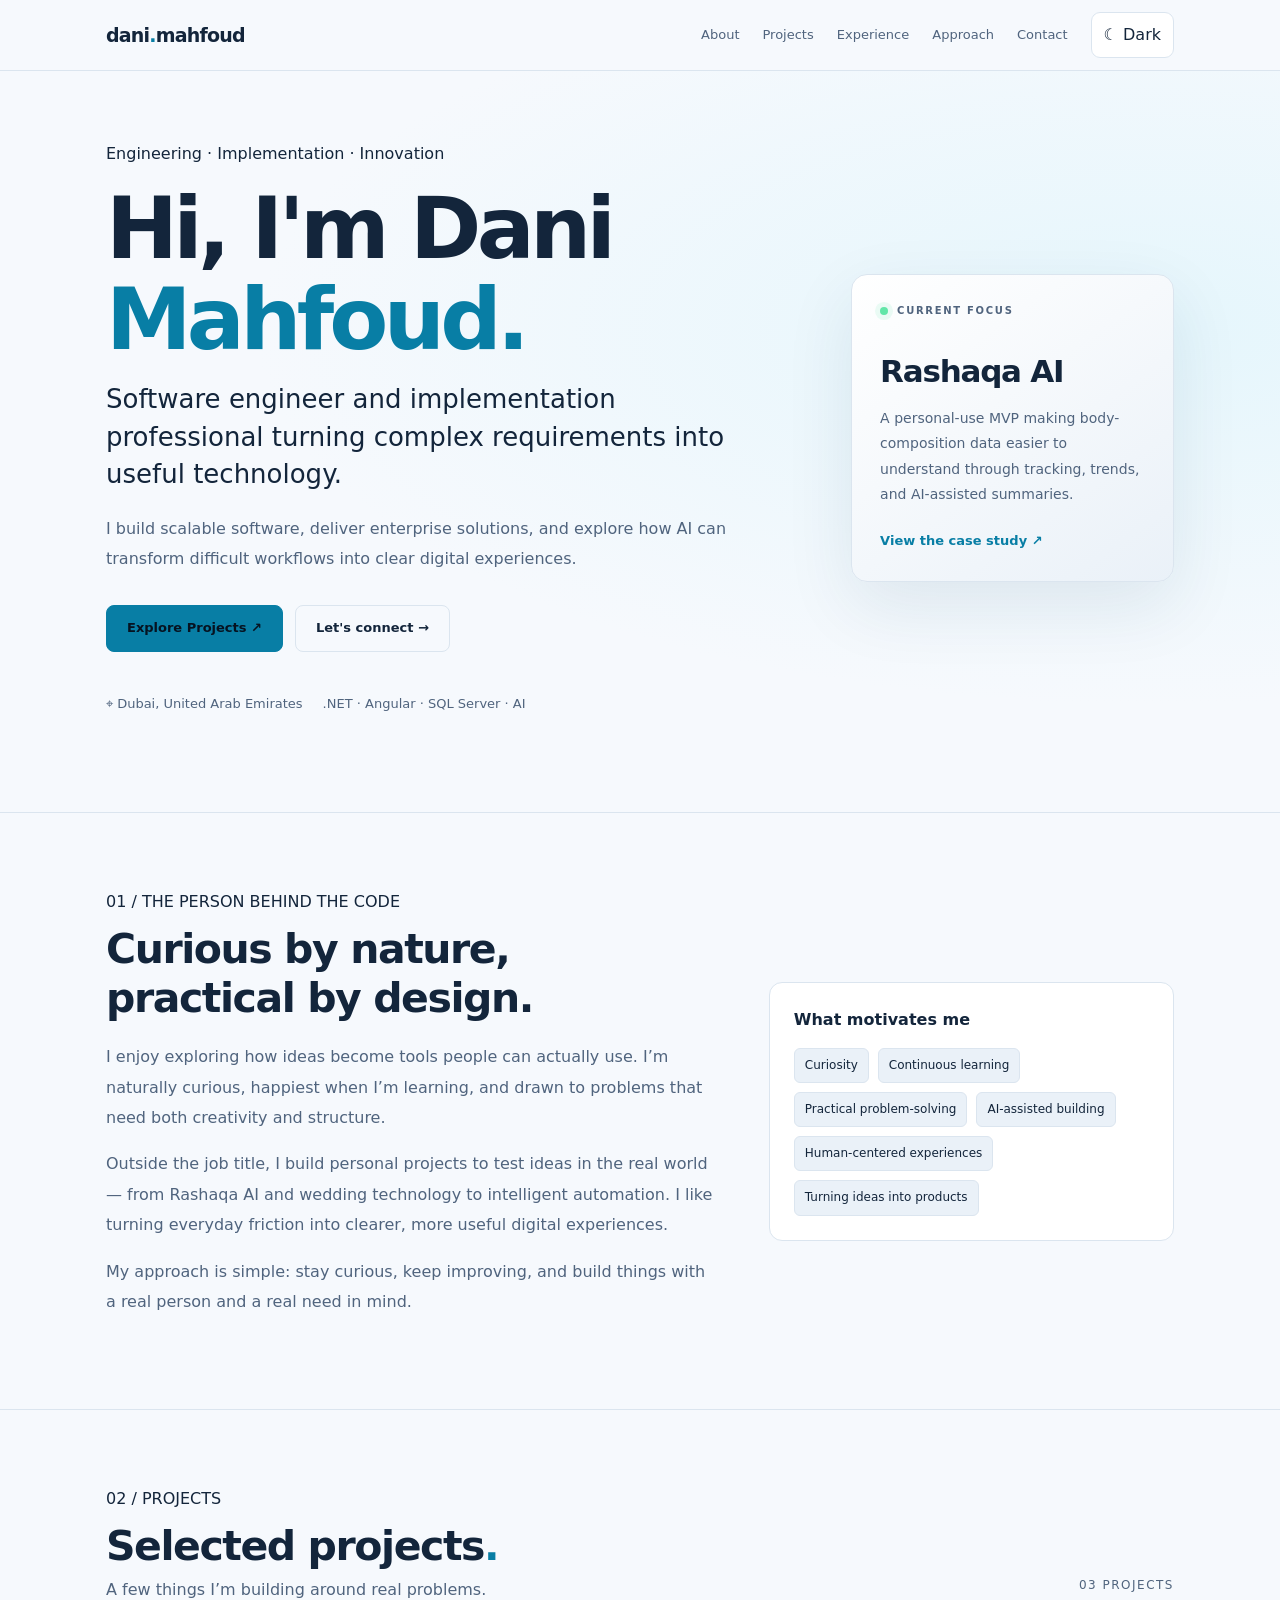
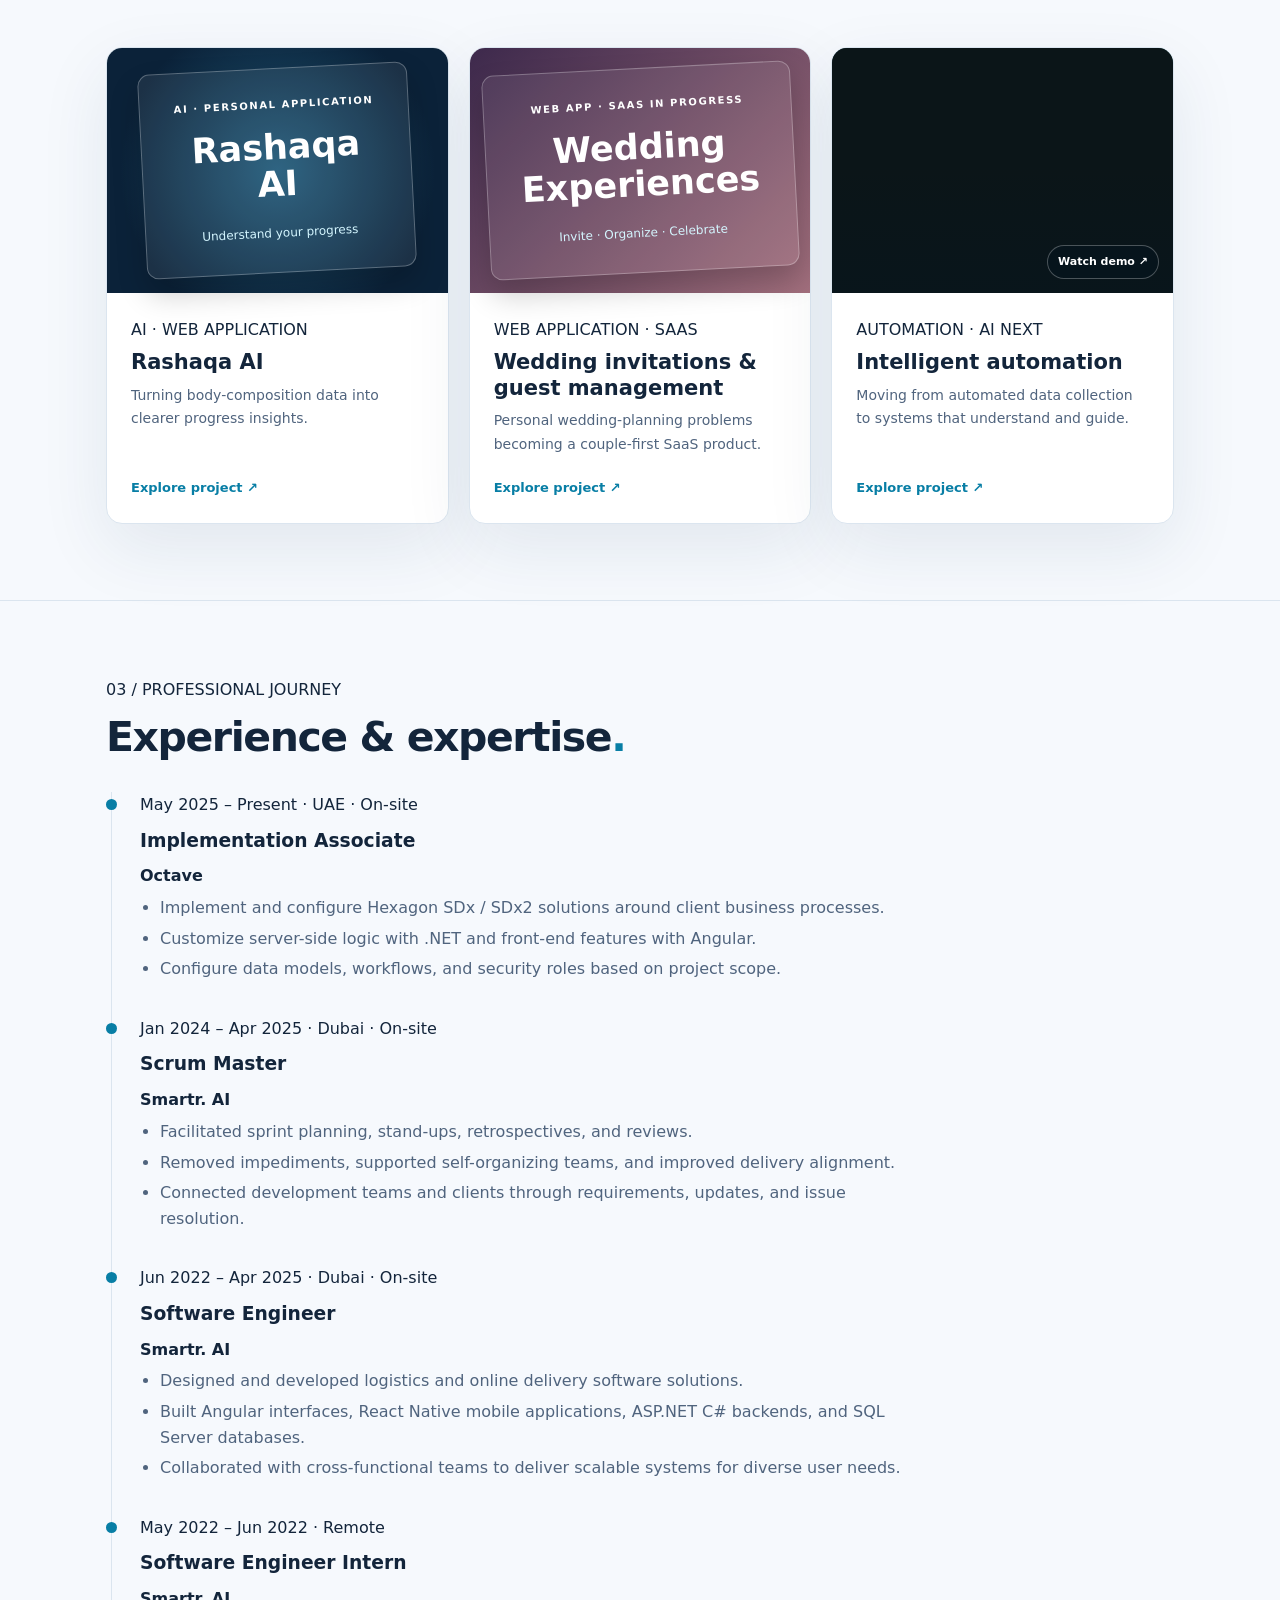
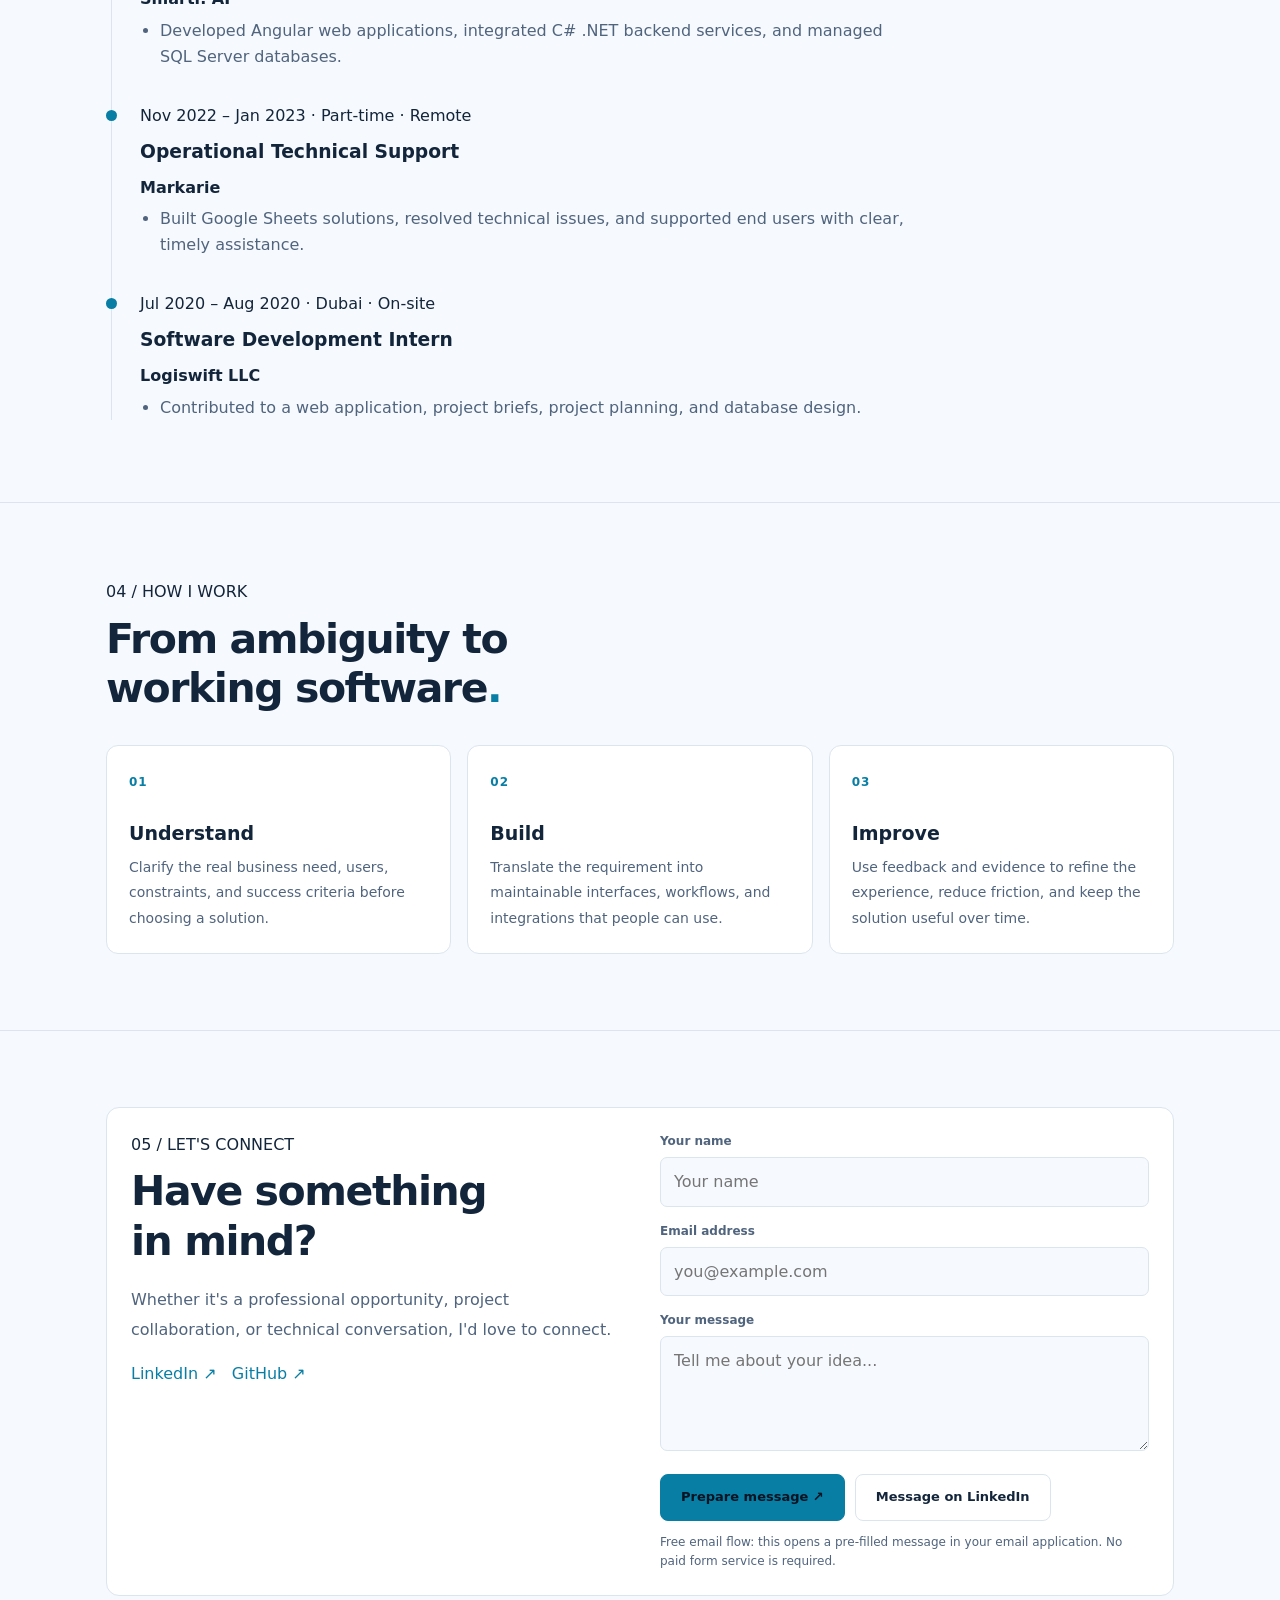
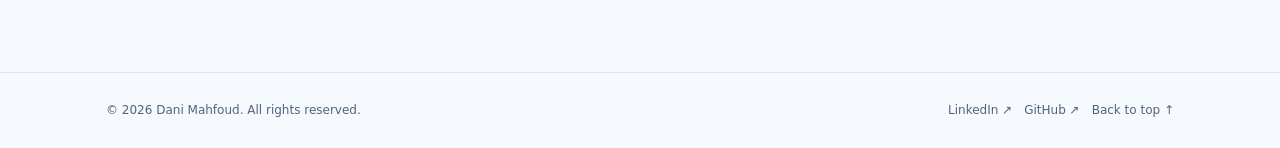
==== index.html @ 6ba68b00 "first commit" ====
<!doctype html>
<html lang="en">

<head>
    <meta charset="utf-8">
    <meta name="viewport" content="width=device-width, initial-scale=1">
    <meta name="color-scheme" content="dark light">
    <meta name="theme-color" content="#080e1a">
    <title>Dani Mahfoud | Software Engineer, Implementation &amp; AI</title>
    <meta name="description"
        content="Dani Mahfoud is a software engineer and implementation professional building practical enterprise and AI-enabled digital experiences.">
    <meta name="robots" content="index,follow">
    <meta property="og:type" content="website">
    <meta property="og:title" content="Dani Mahfoud | Software Engineer, Implementation &amp; AI">
    <meta property="og:description"
        content="Software engineering, enterprise implementation, and AI-enabled digital experiences by Dani Mahfoud.">
    <meta property="og:image" content="https://example.com/assets/images/social-preview.svg">
    <meta name="twitter:card" content="summary_large_image">
    <link rel="icon" href="./favicon.svg" type="image/svg+xml">
    <link rel="stylesheet" href="./assets/css/style.css">
    <!-- Replace example.com with the production domain before launch. -->
    <script
        type="application/ld+json">{"@context":"https://schema.org","@type":"Person","name":"Dani Mahfoud","jobTitle":["Software Engineer","Implementation Associate","Scrum Master"],"url":"https://example.com/","sameAs":["https://www.linkedin.com/in/danimahfoud/","https://github.com/danimahfoud"],"address":{"@type":"PostalAddress","addressLocality":"Dubai","addressCountry":"AE"}}</script>
</head>

<body>
    <a class="skip" href="#main">Skip to content</a>
    <header class="site-header">
        <div class="container nav">
            <a class="logo" href="./index.html" aria-label="Dani Mahfoud home">dani<span>.</span>mahfoud</a>
            <button class="nav-toggle" data-menu-toggle aria-label="Open navigation" aria-expanded="false"
                aria-controls="site-links">☰ Menu</button>
            <nav class="nav-links" id="site-links" data-nav-links aria-label="Main navigation">
                <a href="#about">About</a>
                <a href="#projects">Projects</a>
                <a href="#experience">Experience</a>
                <a href="#approach">Approach</a>
                <a href="#contact">Contact</a>
                <button type="button" class="icon-button" data-theme-toggle>☼ Light</button>
            </nav>
        </div>
    </header>

    <main id="main">
        <section class="hero">
            <div class="container hero-grid">
                <div>
                    <div class="eyebrow">Engineering · Implementation · Innovation</div>
                    <h1>Hi, I'm Dani<br><span class="accent">Mahfoud.</span></h1>
                    <h2>Software engineer and implementation professional turning complex requirements into useful
                        technology.</h2>
                    <p>I build scalable software, deliver enterprise solutions, and explore how AI can transform
                        difficult workflows into clear digital experiences.</p>
                    <div class="actions">
                        <a class="btn" href="#projects">Explore Projects ↗</a>
                        <a class="btn btn-outline" href="#contact">Let's connect →</a>
                    </div>
                    <div class="hero-meta"><span>⌖ Dubai, United Arab Emirates</span><span>.NET · Angular · SQL Server ·
                            AI</span></div>
                </div>
                <aside class="hero-card" aria-label="Current focus">
                    <div class="status"><span class="status-dot"></span> Current focus</div>
                    <strong>Rashaqa AI</strong>
                    <p>A personal-use MVP making body-composition data easier to understand through tracking, trends,
                        and AI-assisted summaries.</p>
                    <a class="text-link" href="projects/rashaqa-ai/index.html">View the case study ↗</a>
                </aside>
            </div>
        </section>

        <section class="section" id="about">
            <div class="container about-grid">
                <div>
                    <div class="eyebrow">01 / THE PERSON BEHIND THE CODE</div>
                    <h2>Curious by nature,<br>practical by design.</h2>
                    <p class="copy">I enjoy exploring how ideas become tools people can actually use. I’m naturally
                        curious, happiest when I’m learning, and drawn to problems that need both creativity and
                        structure.</p>
                    <p class="copy">Outside the job title, I build personal projects to test ideas in the real world —
                        from Rashaqa AI and wedding technology to intelligent automation. I like turning everyday
                        friction into clearer, more useful digital experiences.</p>
                    <p class="copy">My approach is simple: stay curious, keep improving, and build things with a real
                        person and a real need in mind.</p>
                </div>
                <div class="panel">
                    <h3>What motivates me</h3>
                    <div class="tags"><span class="tag">Curiosity</span><span class="tag">Continuous
                            learning</span><span class="tag">Practical problem-solving</span><span
                            class="tag">AI-assisted building</span><span class="tag">Human-centered
                            experiences</span><span class="tag">Turning ideas into products</span></div>
                </div>
            </div>
        </section>

        <section class="section" id="projects">
            <div class="container">
                <div class="eyebrow">02 / PROJECTS</div>
                <div class="section-heading">
                    <div>
                        <h2>Selected projects<span class="accent">.</span></h2>
                        <p class="muted">A few things I’m building around real problems.</p>
                    </div><span class="project-index">03 PROJECTS</span>
                </div>
                <div class="projects-grid">
                    <article class="project-card">
                        <div class="project-visual rashaqa-visual">
                            <div class="illustration"><small>AI · PERSONAL
                                    APPLICATION</small><strong>Rashaqa<br>AI</strong><span>Understand your
                                    progress</span></div>
                        </div>
                        <div class="project-card-body">
                            <div class="eyebrow">AI · WEB APPLICATION</div>
                            <h3>Rashaqa AI</h3>
                            <p>Turning body-composition data into clearer progress insights.</p><a class="text-link"
                                href="projects/rashaqa-ai/index.html">Explore project ↗</a>
                        </div>
                    </article>
                    <article class="project-card">
                        <div class="project-visual wedding-visual">
                            <div class="illustration"><small>WEB APP · SAAS IN
                                    PROGRESS</small><strong>Wedding<br>Experiences</strong><span>Invite · Organize ·
                                    Celebrate</span></div>
                        </div>
                        <div class="project-card-body">
                            <div class="eyebrow">WEB APPLICATION · SAAS</div>
                            <h3>Wedding invitations &amp; guest management</h3>
                            <p>Personal wedding-planning problems becoming a couple-first SaaS product.</p><a
                                class="text-link" href="projects/wedding-platform/index.html">Explore project ↗</a>
                        </div>
                    </article>
                    <article class="project-card">
                        <div class="project-visual automation-visual">
                            <div class="automation-video"><iframe
                                    src="https://www.linkedin.com/embed/feed/update/urn:li:ugcPost:7453373273201053696?compact=1"
                                    title="Intelligent automation demo" loading="lazy" allowfullscreen></iframe></div>
                            <span class="video-label">Watch demo ↗</span>
                        </div>
                        <div class="project-card-body">
                            <div class="eyebrow">AUTOMATION · AI NEXT</div>
                            <h3>Intelligent automation</h3>
                            <p>Moving from automated data collection to systems that understand and guide.</p><a
                                class="text-link" href="projects/intelligent-automation/index.html">Explore project
                                ↗</a>
                        </div>
                    </article>
                </div>
            </div>
        </section>

        <section class="section" id="experience">
            <div class="container">
                <div class="eyebrow">03 / PROFESSIONAL JOURNEY</div>
                <h2>Experience &amp; expertise<span class="accent">.</span></h2>
                <div class="timeline" data-experience-list>
                    <div class="timeline-item">
                        <div class="eyebrow">May 2025 – Present · UAE · On-site</div>
                        <h3>Implementation Associate</h3><strong>Octave</strong>
                        <ul>
                            <li>Implement and configure Hexagon SDx / SDx2 solutions around client business processes.
                            </li>
                            <li>Customize server-side logic with .NET and front-end features with Angular.</li>
                            <li>Configure data models, workflows, and security roles based on project scope.</li>
                        </ul>
                    </div>
                    <div class="timeline-item">
                        <div class="eyebrow">Jan 2024 – Apr 2025 · Dubai · On-site</div>
                        <h3>Scrum Master</h3><strong>Smartr. AI</strong>
                        <ul>
                            <li>Facilitated sprint planning, stand-ups, retrospectives, and reviews.</li>
                            <li>Removed impediments, supported self-organizing teams, and improved delivery alignment.
                            </li>
                            <li>Connected development teams and clients through requirements, updates, and issue
                                resolution.</li>
                        </ul>
                    </div>
                    <div class="timeline-item">
                        <div class="eyebrow">Jun 2022 – Apr 2025 · Dubai · On-site</div>
                        <h3>Software Engineer</h3><strong>Smartr. AI</strong>
                        <ul>
                            <li>Designed and developed logistics and online delivery software solutions.</li>
                            <li>Built Angular interfaces, React Native mobile applications, ASP.NET C# backends, and SQL
                                Server databases.</li>
                            <li>Collaborated with cross-functional teams to deliver scalable systems for diverse user
                                needs.</li>
                        </ul>
                    </div>
                    <div class="timeline-item">
                        <div class="eyebrow">May 2022 – Jun 2022 · Remote</div>
                        <h3>Software Engineer Intern</h3><strong>Smartr. AI</strong>
                        <p>Developed Angular web applications, integrated C# .NET backend services, and managed SQL
                            Server databases.</p>
                    </div>
                    <div class="timeline-item">
                        <div class="eyebrow">Nov 2022 – Jan 2023 · Part-time · Remote</div>
                        <h3>Operational Technical Support</h3><strong>Markarie</strong>
                        <p>Built Google Sheets solutions, resolved technical issues, and supported end users with clear,
                            timely assistance.</p>
                    </div>
                    <div class="timeline-item">
                        <div class="eyebrow">Jul 2020 – Aug 2020 · Dubai · On-site</div>
                        <h3>Software Development Intern</h3><strong>Logiswift LLC</strong>
                        <p>Contributed to a web application, project briefs, project planning, and database design.</p>
                    </div>
                </div>
            </div>
        </section>

        <section class="section" id="approach">
            <div class="container">
                <div class="eyebrow">04 / HOW I WORK</div>
                <h2>From ambiguity to<br>working software<span class="accent">.</span></h2>
                <div class="approach-grid">
                    <article class="approach-card"><span class="approach-number">01</span>
                        <h3>Understand</h3>
                        <p>Clarify the real business need, users, constraints, and success criteria before choosing a
                            solution.</p>
                    </article>
                    <article class="approach-card"><span class="approach-number">02</span>
                        <h3>Build</h3>
                        <p>Translate the requirement into maintainable interfaces, workflows, and integrations that
                            people can use.</p>
                    </article>
                    <article class="approach-card"><span class="approach-number">03</span>
                        <h3>Improve</h3>
                        <p>Use feedback and evidence to refine the experience, reduce friction, and keep the solution
                            useful over time.</p>
                    </article>
                </div>
            </div>
        </section>

        <section class="section" id="contact">
            <div class="container">
                <div class="panel contact-grid">
                    <div>
                        <div class="eyebrow">05 / LET'S CONNECT</div>
                        <h2>Have something<br>in mind?</h2>
                        <p class="copy">Whether it's a professional opportunity, project collaboration, or technical
                            conversation, I'd love to connect.</p>
                        <p><a class="accent" href="https://www.linkedin.com/in/danimahfoud/" target="_blank"
                                rel="noopener noreferrer">LinkedIn ↗</a> &nbsp; <a class="accent"
                                href="https://github.com/danimahfoud" target="_blank" rel="noopener noreferrer">GitHub
                                ↗</a></p>
                    </div>
                    <form data-contact-form data-recipient="dani.mahfoud@hotmail.com" data-form-endpoint="">
                        <label class="field"><span>Your name</span><input name="name" autocomplete="name" required
                                maxlength="100" placeholder="Your name"></label>
                        <label class="field"><span>Email address</span><input name="email" type="email"
                                autocomplete="email" required maxlength="200" placeholder="you@example.com"></label>
                        <label class="field"><span>Your message</span><textarea name="message" required maxlength="3000"
                                placeholder="Tell me about your idea..."></textarea></label>
                        <label class="hp-field" aria-hidden="true">Leave this field empty<input name="website"
                                tabindex="-1" autocomplete="off"></label>
                        <div class="form-actions"><button class="btn" type="submit">Prepare message ↗</button><a
                                class="btn btn-outline" href="https://www.linkedin.com/in/danimahfoud/" target="_blank"
                                rel="noopener noreferrer">Message on LinkedIn</a></div>
                        <p class="form-note" data-form-note>Free email flow: this opens a pre-filled message in your
                            email application. No paid form service is required.</p>
                    </form>
                </div>
            </div>
        </section>
    </main>

    <footer class="footer">
        <div class="container footer-inner"><span>© <span id="year"></span> Dani Mahfoud. All rights reserved.</span>
            <div><a href="https://www.linkedin.com/in/danimahfoud/" target="_blank" rel="noopener noreferrer">LinkedIn
                    ↗</a><a href="https://github.com/danimahfoud" target="_blank" rel="noopener noreferrer">GitHub
                    ↗</a><a href="#main">Back to top ↑</a></div>
        </div>
    </footer>
    <script src="./assets/js/main.js" defer></script>
</body>

</html>
---- assets/css/style.css ----
:root {
    color-scheme: dark;
    --bg: #080e1a;
    --panel: #111c2d;
    --panel2: #162337;
    --border: #26364d;
    --text: #f5f8ff;
    --muted: #9aacc5;
    --cyan: #42c9ee;
    --cyanbg: rgba(66, 201, 238, .10);
    --shadow: 0 24px 70px rgba(0, 0, 0, .18)
}

:root[data-theme=light] {
    color-scheme: light;
    --bg: #f6f9fd;
    --panel: #fff;
    --panel2: #eaf1f8;
    --border: #dbe5ef;
    --text: #13253b;
    --muted: #50647e;
    --cyan: #087ea5;
    --cyanbg: #e5f6fc;
    --shadow: 0 24px 70px rgba(27, 57, 85, .09)
}

* {
    box-sizing: border-box
}

html {
    scroll-behavior: smooth;
    scroll-padding-top: 76px
}

body {
    background: var(--bg);
    color: var(--text);
    font-family: Inter, ui-sans-serif, system-ui, -apple-system, 'Segoe UI', sans-serif;
    margin: 0;
    line-height: 1.6
}

a {
    color: inherit;
    text-decoration: none
}

button,
input,
textarea {
    font: inherit
}

button {
    cursor: pointer
}

.container {
    max-width: 1120px;
    margin: auto;
    padding-inline: 26px
}

.skip {
    position: absolute;
    left: -999px;
    top: 0;
    background: var(--cyan);
    color: #061321;
    padding: 10px;
    z-index: 20
}

.skip:focus {
    left: 10px
}

.site-header {
    position: sticky;
    top: 0;
    z-index: 10;
    background: color-mix(in srgb, var(--bg) 92%, transparent);
    backdrop-filter: blur(14px);
    border-bottom: 1px solid var(--border)
}

.nav {
    min-height: 70px;
    display: flex;
    align-items: center;
    justify-content: space-between;
    gap: 18px
}

.logo {
    font-size: 19px;
    font-weight: 850;
    letter-spacing: -.8px
}

.logo span,
.accent {
    color: var(--cyan)
}

.nav-links {
    display: flex;
    align-items: center;
    gap: 23px
}

.nav-links a {
    font-size: 13px;
    color: var(--muted)
}

.nav-links a:hover,
.nav-links a:focus-visible {
    color: var(--cyan)
}

.icon-button,
.nav-toggle {
    background: var(--panel);
    border: 1px solid var(--border);
    color: var(--text);
    border-radius: 9px;
    padding: 9px 12px
}

.nav-toggle {
    display: none
}

.hero {
    padding: 70px 0 98px;
    background: radial-gradient(ellipse at 90% 35%, var(--cyanbg), transparent 55%)
}

.hero-grid {
    display: grid;
    grid-template-columns: minmax(0, 1.15fr) minmax(280px, .55fr);
    gap: 70px;
    align-items: center
}

.hero h1 {
    font-size: clamp(48px, 7vw, 86px);
    letter-spacing: -.055em;
    line-height: 1.06;
    margin: 16px 0
}

.hero h2 {
    font-size: clamp(18px, 2.3vw, 26px);
    font-weight: 500;
    max-width: 710px;
    line-height: 1.45;
    margin: 0 0 20px
}

.hero p {
    max-width: 650px;
    color: var(--muted);
    line-height: 1.9
}

.actions {
    display: flex;
    gap: 12px;
    flex-wrap: wrap;
    margin-top: 30px
}

.btn {
    display: inline-flex;
    align-items: center;
    justify-content: center;
    border: 1px solid var(--cyan);
    border-radius: 8px;
    background: var(--cyan);
    color: #061321;
    padding: 12px 20px;
    font-weight: 700;
    font-size: 13px;
    transition: transform .18s, box-shadow .18s
}

.btn:hover,
.btn:focus-visible {
    transform: translateY(-2px);
    box-shadow: 0 10px 24px rgba(66, 201, 238, .2)
}

.btn-outline {
    background: transparent;
    border-color: var(--border);
    color: var(--text);
    box-shadow: none
}

.hero-meta {
    display: flex;
    gap: 20px;
    flex-wrap: wrap;
    margin-top: 42px;
    color: var(--muted);
    font-size: 13px
}

.hero-card {
    padding: 28px;
    border: 1px solid var(--border);
    border-radius: 16px;
    background: linear-gradient(145deg, var(--panel), var(--panel2));
    box-shadow: var(--shadow)
}

.hero-card strong {
    display: block;
    font-size: 31px;
    letter-spacing: -.04em;
    margin: 28px 0 10px
}

.hero-card p {
    font-size: 14px;
    line-height: 1.8;
    margin: 0 0 20px
}

.status {
    display: flex;
    align-items: center;
    gap: 9px;
    text-transform: uppercase;
    letter-spacing: 1.7px;
    color: var(--muted);
    font-size: 10px;
    font-weight: 800
}

.status-dot {
    width: 8px;
    height: 8px;
    border-radius: 50%;
    background: #62e6a8;
    box-shadow: 0 0 0 5px rgba(98, 230, 168, .12)
}

.text-link {
    color: var(--cyan);
    font-weight: 750;
    font-size: 13px
}

.section {
    border-top: 1px solid var(--border);
    padding: 76px 0
}

.section h2 {
    font-size: clamp(27px, 4vw, 41px);
    line-height: 1.2;
    letter-spacing: -.035em;
    margin: 10px 0 19px
}

.muted,
.copy {
    color: var(--muted)
}

.copy {
    line-height: 1.9
}

.about-grid {
    display: grid;
    grid-template-columns: 1.2fr .8fr;
    gap: 55px;
    align-items: center
}

.panel {
    border: 1px solid var(--border);
    border-radius: 13px;
    background: var(--panel);
    padding: 24px
}

.panel h3 {
    margin: 0 0 15px;
    font-size: 16px
}

.tags {
    display: flex;
    gap: 9px;
    flex-wrap: wrap
}

.tag {
    font-size: 12px;
    padding: 7px 10px;
    background: var(--panel2);
    border: 1px solid var(--border);
    border-radius: 6px
}

.section-heading {
    display: flex;
    align-items: end;
    justify-content: space-between;
    gap: 20px
}

.section-heading h2 {
    margin-bottom: 6px
}

.section-heading p {
    margin-top: 0
}

.project-index {
    color: var(--muted);
    font-size: 12px;
    letter-spacing: 1.5px;
    margin-bottom: 24px
}

.featured-project {
    display: grid;
    grid-template-columns: 1fr 1fr;
    border: 1px solid var(--border);
    border-radius: 16px;
    overflow: hidden;
    background: var(--panel);
    box-shadow: var(--shadow);
    margin-top: 28px
}

.project-visual {
    min-height: 330px;
    display: flex;
    align-items: center;
    justify-content: center;
    padding: 30px;
    background: radial-gradient(circle at center, #205979, #0b2239 75%);
    color: #fff
}

.project-visual .illustration {
    border: 1px solid #ffffff45;
    border-radius: 12px;
    background: #ffffff12;
    padding: 28px 34px;
    text-align: center;
    box-shadow: 0 15px 30px #0003;
    transform: rotate(-3deg)
}

.project-visual small {
    display: block;
    font-size: 10px;
    letter-spacing: 1.6px;
    font-weight: 700
}

.project-visual strong {
    display: block;
    font-size: 35px;
    line-height: 1.05;
    margin: 16px 0
}

.project-visual span {
    font-size: 12px;
    color: #d4f6ff
}

.project-body {
    padding: 38px 34px;
    display: flex;
    flex-direction: column;
    align-items: flex-start;
    justify-content: center
}

.project-body h3 {
    margin: 10px 0 8px;
    font-size: 25px;
    line-height: 1.2
}

.project-body p {
    font-size: 14px;
    line-height: 1.8;
    color: var(--muted);
    margin: 0 0 24px
}

.project-points {
    display: flex;
    gap: 8px;
    flex-wrap: wrap;
    margin-bottom: 27px
}

.project-points span {
    font-size: 11px;
    padding: 7px 9px;
    border-radius: 6px;
    background: var(--panel2);
    border: 1px solid var(--border);
    color: var(--muted)
}

.project-links {
    display: flex;
    gap: 18px;
    flex-wrap: wrap
}

.timeline {
    border-left: 1px solid var(--border);
    margin: 30px 0 0 5px;
    padding-left: 28px;
    max-width: 800px
}

.timeline-item {
    position: relative;
    margin-bottom: 34px
}

.timeline-item:last-child {
    margin-bottom: 0
}

.timeline-item::before {
    content: '';
    position: absolute;
    width: 11px;
    height: 11px;
    border-radius: 50%;
    background: var(--cyan);
    left: -34px;
    top: 7px
}

.timeline-item h3 {
    margin: 8px 0
}

.timeline-item p,
.timeline-item ul {
    margin: 6px 0;
    color: var(--muted)
}

.timeline-item ul {
    padding-left: 20px
}

.timeline-item li {
    margin: 5px 0
}

.approach-grid {
    display: grid;
    grid-template-columns: repeat(3, 1fr);
    gap: 16px;
    margin-top: 32px
}

.approach-card {
    border: 1px solid var(--border);
    background: var(--panel);
    border-radius: 12px;
    padding: 22px
}

.approach-number {
    color: var(--cyan);
    font-size: 12px;
    font-weight: 800;
    letter-spacing: 1px
}

.approach-card h3 {
    margin: 24px 0 7px;
    font-size: 19px
}

.approach-card p {
    color: var(--muted);
    font-size: 14px;
    line-height: 1.8;
    margin: 0
}

.contact-grid {
    display: grid;
    grid-template-columns: 1fr 1fr;
    gap: 40px
}

.field {
    display: block;
    margin-bottom: 15px
}

.field span {
    display: block;
    color: var(--muted);
    font-size: 12px;
    font-weight: 650;
    margin-bottom: 6px
}

.field input,
.field textarea {
    width: 100%;
    background: var(--bg);
    border: 1px solid var(--border);
    color: var(--text);
    border-radius: 7px;
    padding: 11px 13px
}

.field input:focus,
.field textarea:focus {
    outline: 2px solid var(--cyan);
    outline-offset: 1px
}

.field textarea {
    min-height: 115px;
    resize: vertical
}

.form-actions {
    display: flex;
    gap: 10px;
    flex-wrap: wrap
}

.form-note {
    font-size: 12px;
    color: var(--muted);
    margin-bottom: 0
}

.hp-field {
    position: absolute;
    width: 1px;
    height: 1px;
    padding: 0;
    margin: -1px;
    overflow: hidden;
    clip: rect(0, 0, 0, 0);
    white-space: nowrap;
    border: 0
}

.footer {
    border-top: 1px solid var(--border);
    padding: 28px 0;
    font-size: 12px;
    color: var(--muted)
}

.footer-inner {
    display: flex;
    justify-content: space-between;
    flex-wrap: wrap;
    gap: 15px
}

.footer a {
    margin-left: 12px
}

.detail-header {
    padding: 76px 0 54px
}

.detail-header h1 {
    font-size: clamp(36px, 6vw, 62px);
    letter-spacing: -.045em;
    margin: 12px 0
}

.detail-header p {
    font-size: 18px;
    max-width: 760px
}

.detail-grid {
    display: grid;
    grid-template-columns: 2fr 1fr;
    gap: 36px
}

.detail-grid h2 {
    font-size: 24px
}

.detail-grid p {
    color: var(--muted);
    line-height: 1.85
}

.detail-grid .panel {
    height: fit-content
}

.back {
    color: var(--cyan);
    font-weight: 700
}

.divider {
    border-top: 1px solid var(--border)
}

@media(max-width:820px) {
    .hero-grid {
        grid-template-columns: 1fr;
        gap: 40px
    }

    .featured-project {
        grid-template-columns: 1fr
    }

    .project-visual {
        min-height: 260px
    }

    .approach-grid {
        grid-template-columns: 1fr 1fr
    }
}

@media(max-width:740px) {
    .nav-toggle {
        display: inline-flex
    }

    .nav-links {
        position: absolute;
        left: 0;
        right: 0;
        top: 70px;
        display: none;
        background: var(--bg);
        border-bottom: 1px solid var(--border);
        padding: 20px 26px;
        flex-direction: column;
        align-items: stretch
    }

    .nav-links.open {
        display: flex
    }

    .nav-links a {
        font-size: 15px
    }

    .container {
        padding-inline: 19px
    }

    .hero {
        padding: 68px 0
    }

    .section {
        padding: 55px 0
    }

    .about-grid,
    .contact-grid,
    .detail-grid {
        grid-template-columns: 1fr
    }

    .about-grid,
    .contact-grid {
        gap: 22px
    }

    .section-heading {
        align-items: start;
        flex-direction: column
    }

    .project-index {
        margin: 0
    }

    .approach-grid {
        grid-template-columns: 1fr
    }

    .project-body {
        padding: 28px 23px
    }

    .project-visual .illustration {
        padding: 23px 26px
    }

    .project-visual strong {
        font-size: 29px
    }

    .project-links {
        gap: 12px
    }
}

@media(prefers-reduced-motion:reduce) {
    html {
        scroll-behavior: auto
    }

    *,
    *::before,
    *::after {
        transition: none !important;
        animation: none !important
    }
}

.detail-grid ul {
    color: var(--muted);
    line-height: 1.85;
    padding-left: 20px
}

.detail-grid li {
    margin: 7px 0
}

.detail-aside-heading {
    margin-top: 26px !important
}

.story-grid {
    display: grid;
    grid-template-columns: repeat(2, minmax(0, 1fr));
    gap: 14px;
    margin: 22px 0 30px
}

.story-card {
    border: 1px solid var(--border);
    background: var(--panel);
    border-radius: 12px;
    padding: 20px
}

.story-card h3 {
    margin: 18px 0 7px;
    font-size: 18px
}

.story-card p {
    margin: 0 !important;
    font-size: 13px !important
}

.detail-grid ul {
    color: var(--muted);
    line-height: 1.85;
    padding-left: 20px
}

.detail-grid li {
    margin: 7px 0
}

.detail-aside-heading {
    margin-top: 26px !important
}

@media(max-width:740px) {
    .story-grid {
        grid-template-columns: 1fr
    }
}

.secondary-projects {
    display: grid;
    grid-template-columns: repeat(2, minmax(0, 1fr));
    gap: 20px;
    margin-top: 20px
}

.secondary-projects .project-card {
    background: var(--panel);
    border: 1px solid var(--border);
    border-radius: 16px;
    overflow: hidden;
    box-shadow: var(--shadow)
}

.secondary-projects .project-visual {
    min-height: 220px
}

.wedding-visual {
    background: linear-gradient(135deg, #3d294c, #a26f7d)
}

.automation-visual {
    background: linear-gradient(135deg, #183b47, #1b5a55)
}

.secondary-projects .project-body {
    padding: 28px
}

.secondary-projects .project-body h3 {
    font-size: 21px
}

.automation-video {
    width: 100%;
    aspect-ratio: 504/399;
    margin: 4px 0 22px;
    border: 1px solid var(--border);
    border-radius: 10px;
    overflow: hidden;
    background: #0b1518
}

.automation-video iframe {
    width: 100%;
    height: 100%;
    border: 0;
    display: block
}

@media(max-width:820px) {
    .secondary-projects {
        grid-template-columns: 1fr
    }
}

.automation-feature-video {
    width: 100%;
    max-width: 504px;
    margin: 0 auto 34px;
    border: 1px solid var(--border);
    border-radius: 12px;
    overflow: hidden;
    background: #0b1518
}

.automation-feature-video iframe {
    display: block;
    width: 100%;
    height: auto;
    aspect-ratio: 504/541;
    border: 0
}

.projects-grid {
    display: grid;
    grid-template-columns: repeat(3, minmax(0, 1fr));
    gap: 20px;
    margin-top: 28px
}

.projects-grid .project-card {
    display: flex;
    flex-direction: column;
    overflow: hidden;
    border: 1px solid var(--border);
    border-radius: 16px;
    background: var(--panel);
    box-shadow: var(--shadow);
    transition: transform .2s, border-color .2s
}

.projects-grid .project-card:hover {
    transform: translateY(-4px);
    border-color: var(--cyan)
}

.projects-grid .project-visual {
    position: relative;
    min-height: 245px;
    height: 245px;
    padding: 24px
}

.projects-grid .project-card-body {
    display: flex;
    flex: 1;
    flex-direction: column;
    align-items: flex-start;
    padding: 24px
}

.projects-grid .project-card-body h3 {
    margin: 8px 0;
    font-size: 21px;
    line-height: 1.2
}

.projects-grid .project-card-body p {
    margin: 0 0 22px;
    color: var(--muted);
    font-size: 14px;
    line-height: 1.7
}

.projects-grid .project-card-body .text-link {
    margin-top: auto
}

.projects-grid .automation-video {
    position: absolute;
    inset: 0;
    width: 100%;
    height: 100%;
    margin: 0;
    border: 0;
    border-radius: 0;
    aspect-ratio: auto
}

.projects-grid .automation-video iframe {
    width: 100%;
    height: 100%;
    border: 0;
    display: block
}

.projects-grid .video-label {
    position: absolute;
    right: 14px;
    bottom: 14px;
    z-index: 2;
    padding: 7px 10px;
    border: 1px solid #ffffff45;
    border-radius: 999px;
    background: #07151dcc;
    color: #fff;
    font-size: 11px;
    font-weight: 800
}

.projects-grid .automation-visual::after {
    content: '';
    position: absolute;
    inset: 0;
    background: linear-gradient(180deg, transparent 48%, #07151d99)
}

@media(max-width:900px) {
    .projects-grid {
        grid-template-columns: 1fr 1fr
    }

    .projects-grid .project-card:last-child {
        grid-column: 1/-1;
        max-width: calc(50% - 10px)
    }
}

@media(max-width:740px) {
    .projects-grid {
        grid-template-columns: 1fr
    }

    .projects-grid .project-card:last-child {
        grid-column: auto;
        max-width: none
    }
}
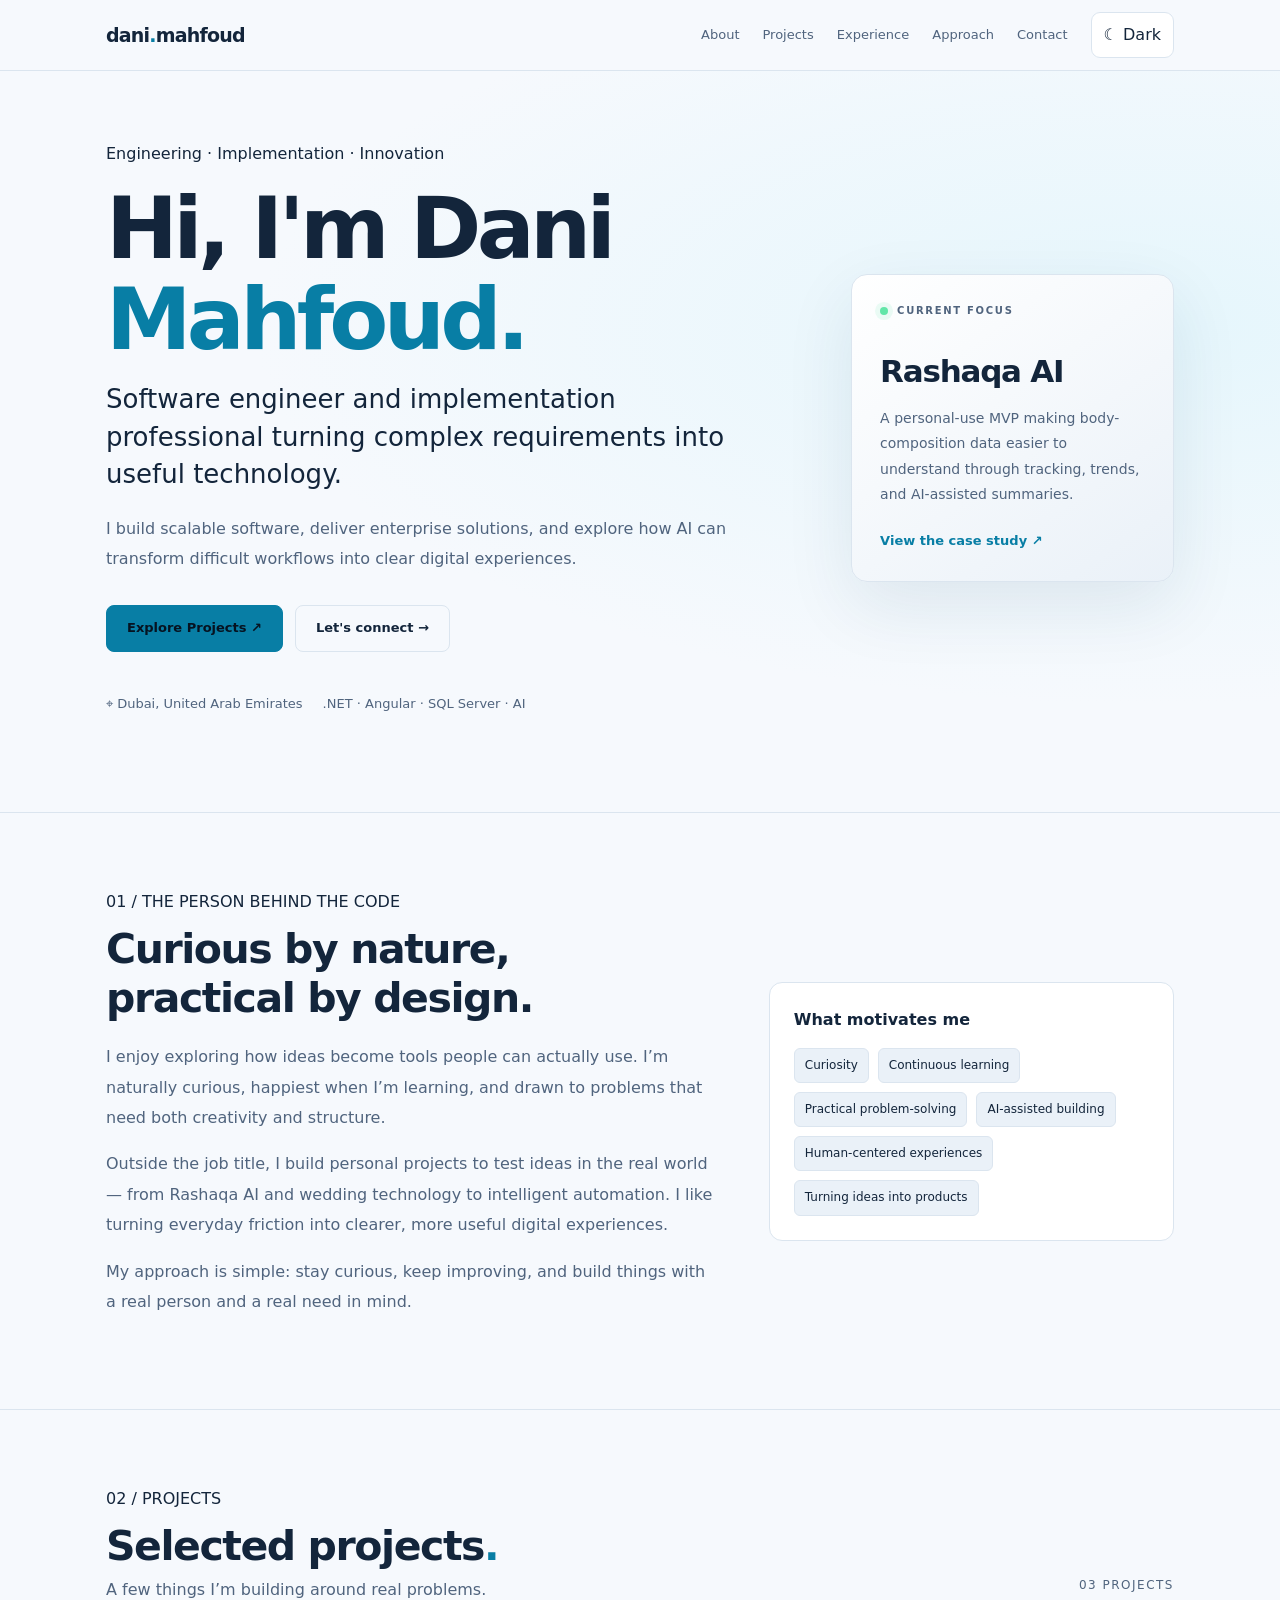
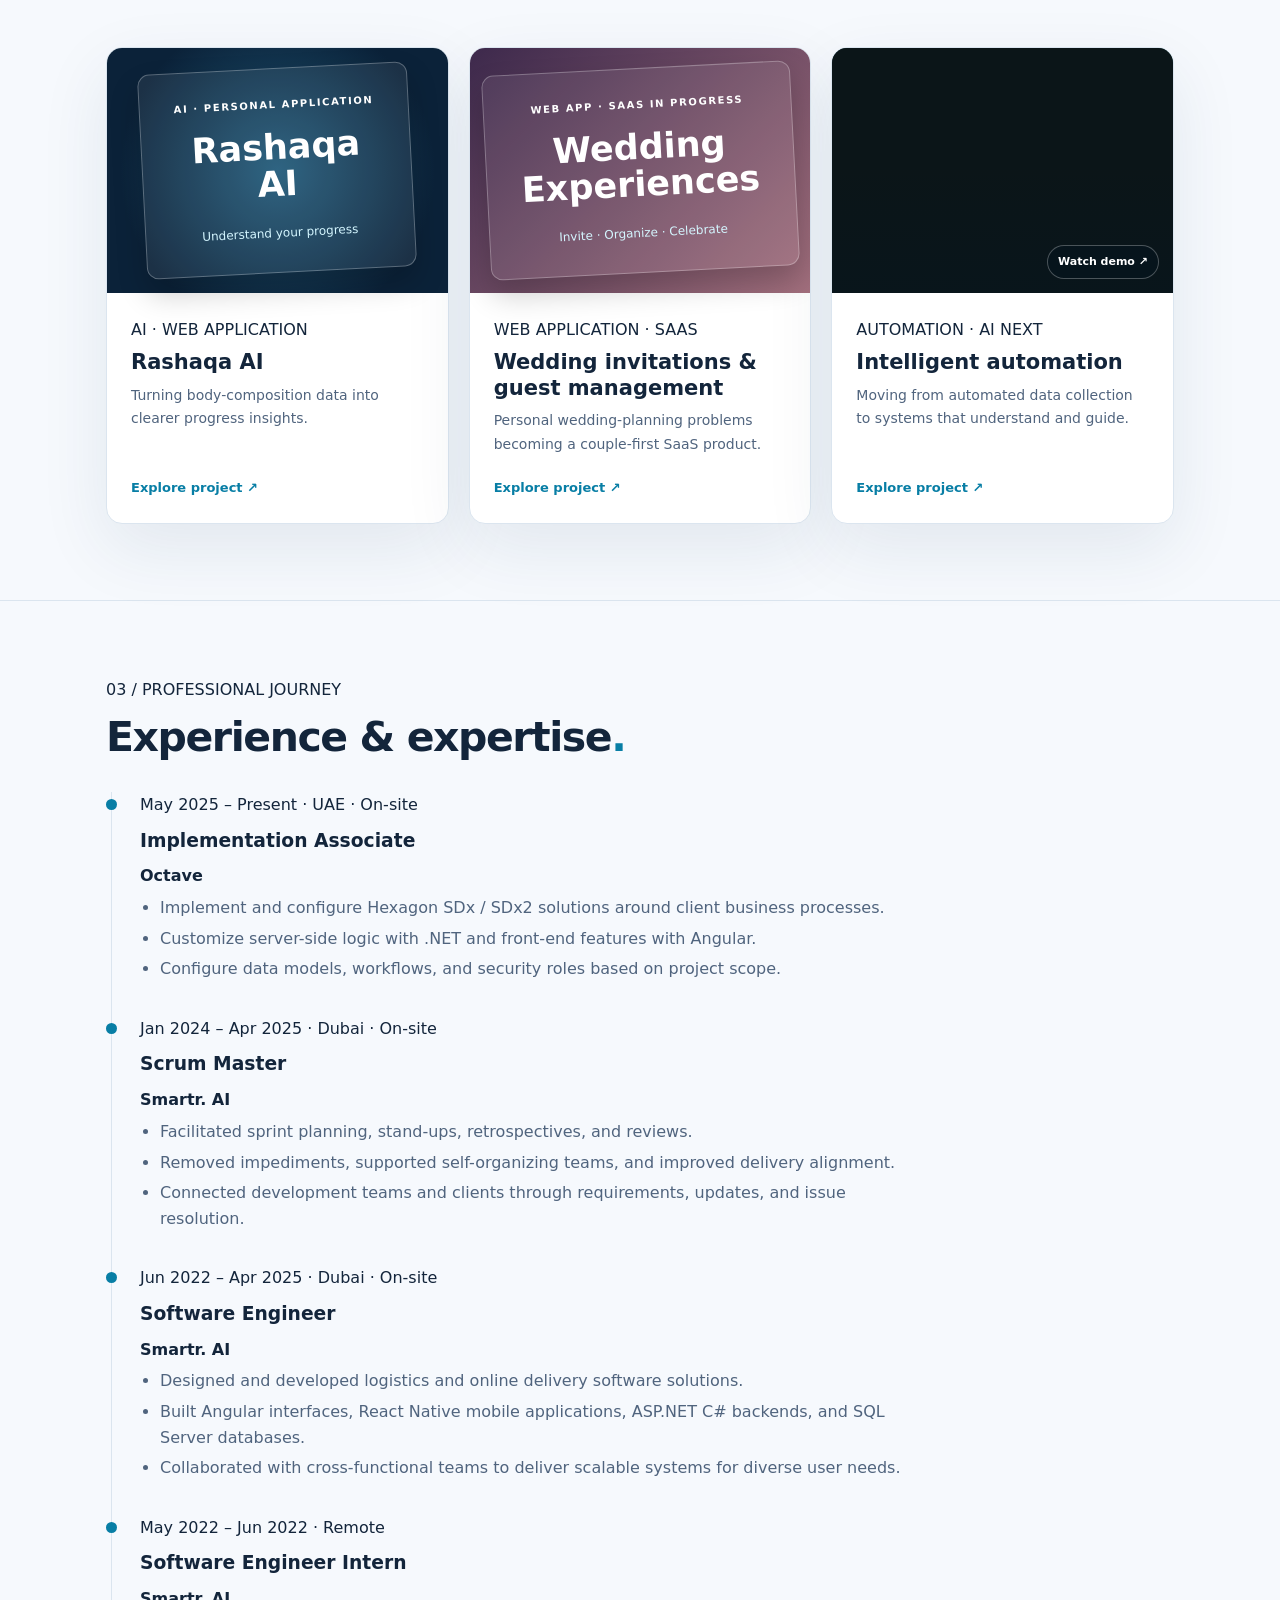
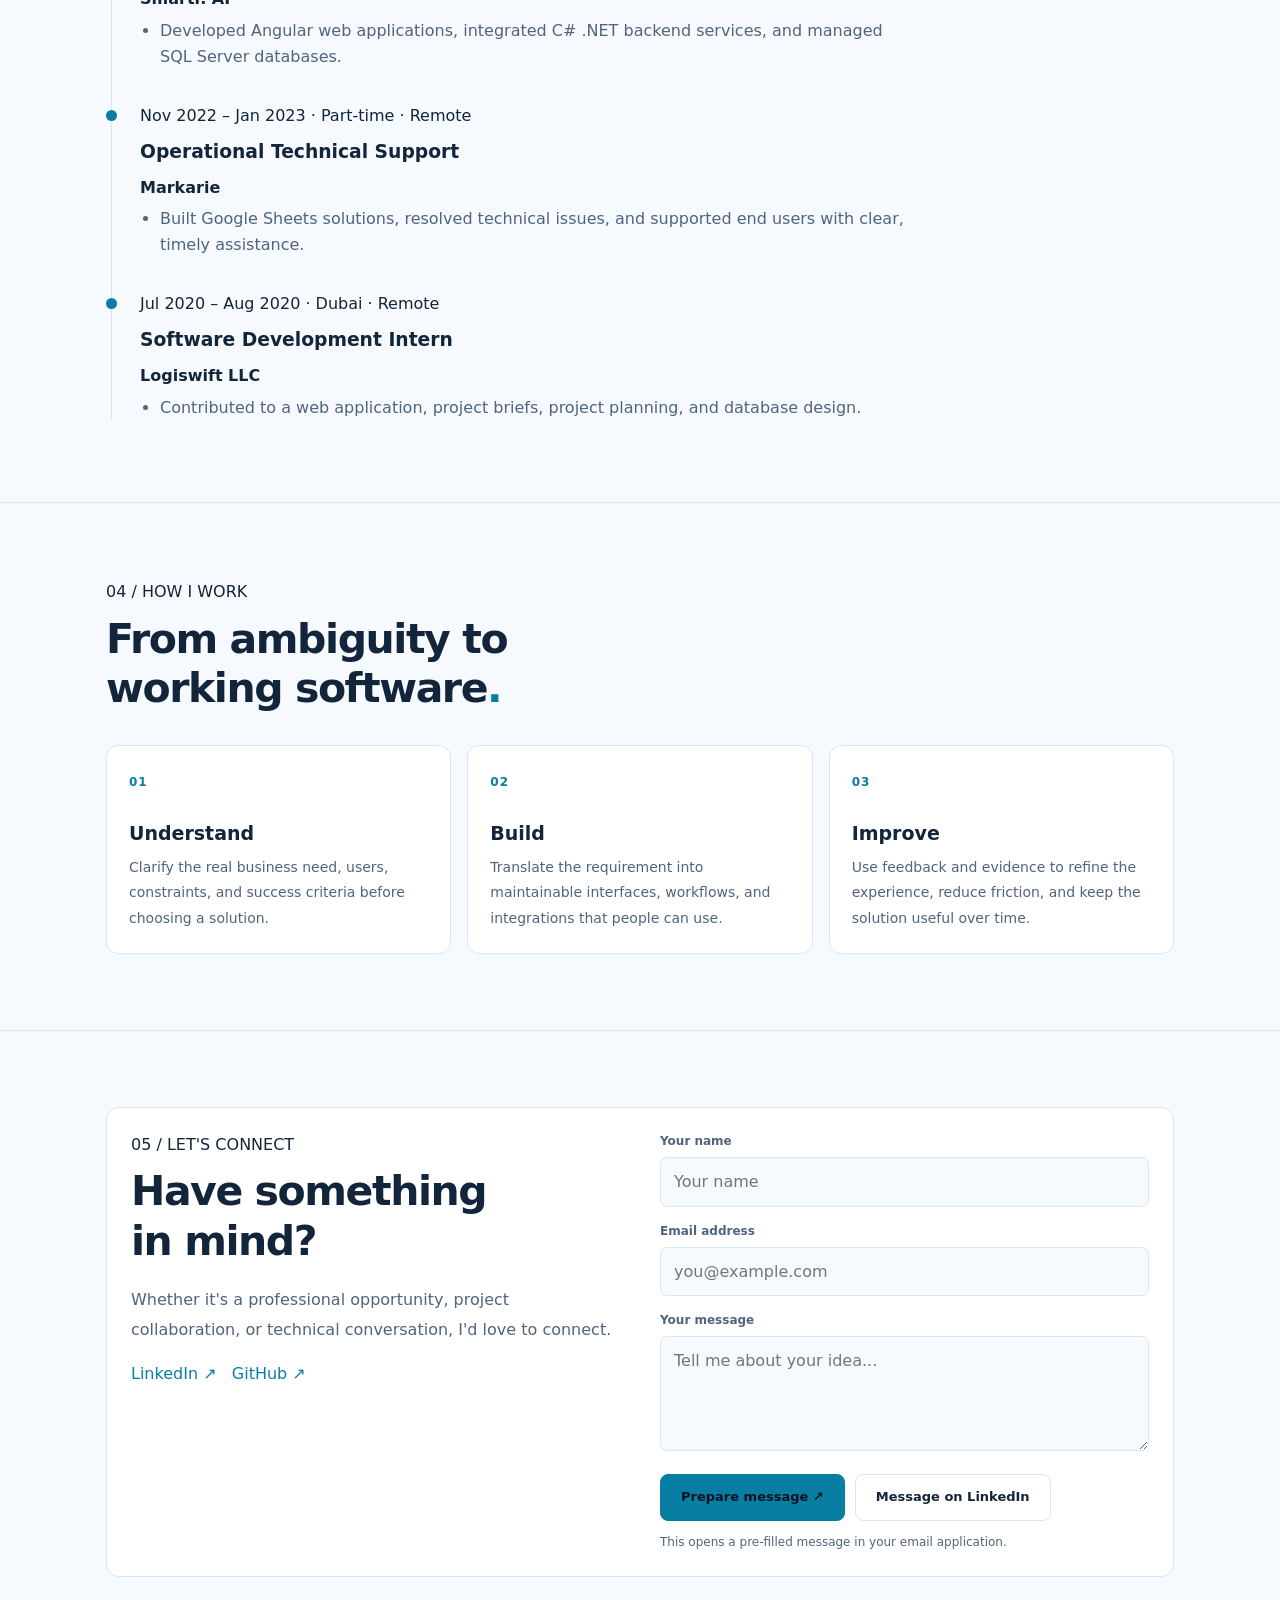
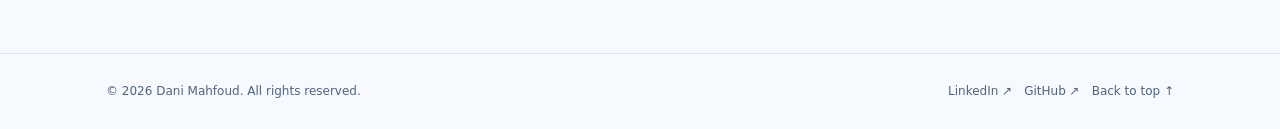
==== commit 5756c5d7: "Refactor code structure for improved readability and maintainability" ====
--- a/index.html
+++ b/index.html
@@ -5,22 +5,26 @@
     <meta charset="utf-8">
     <meta name="viewport" content="width=device-width, initial-scale=1">
     <meta name="color-scheme" content="dark light">
+    <meta name="google-site-verification" content="RhZ6rMk7GFmNjj58z3nUF7ODstC0UqXK0AdrLToVVW4">
     <meta name="theme-color" content="#080e1a">
     <title>Dani Mahfoud | Software Engineer, Implementation &amp; AI</title>
     <meta name="description"
         content="Dani Mahfoud is a software engineer and implementation professional building practical enterprise and AI-enabled digital experiences.">
     <meta name="robots" content="index,follow">
     <meta property="og:type" content="website">
+    <meta property="og:site_name" content="Dani Mahfoud">
     <meta property="og:title" content="Dani Mahfoud | Software Engineer, Implementation &amp; AI">
     <meta property="og:description"
         content="Software engineering, enterprise implementation, and AI-enabled digital experiences by Dani Mahfoud.">
-    <meta property="og:image" content="https://example.com/assets/images/social-preview.svg">
+    <meta property="og:image" content="https://danimahfoud.github.io/assets/images/social-preview.svg">
     <meta name="twitter:card" content="summary_large_image">
-    <link rel="icon" href="./favicon.svg" type="image/svg+xml">
+    <link rel="canonical" href="https://danimahfoud.github.io/">
+    <link rel="icon" href="./assets/images/dani-mahfoud.jpg" type="image/jpeg">
+    <link rel="apple-touch-icon" href="./assets/images/dani-mahfoud.jpg">
     <link rel="stylesheet" href="./assets/css/style.css">
-    <!-- Replace example.com with the production domain before launch. -->
     <script
-        type="application/ld+json">{"@context":"https://schema.org","@type":"Person","name":"Dani Mahfoud","jobTitle":["Software Engineer","Implementation Associate","Scrum Master"],"url":"https://example.com/","sameAs":["https://www.linkedin.com/in/danimahfoud/","https://github.com/danimahfoud"],"address":{"@type":"PostalAddress","addressLocality":"Dubai","addressCountry":"AE"}}</script>
+        type="application/ld+json">{"@context":"https://schema.org","@type":"Person","name":"Dani Mahfoud","image":"https://danimahfoud.github.io/assets/images/dani-mahfoud.jpg","jobTitle":["Software Engineer","Implementation Associate","Scrum Master"],"url":"https://danimahfoud.github.io/","sameAs":["https://www.linkedin.com/in/danimahfoud/","https://github.com/danimahfoud"],"address":{"@type":"PostalAddress","addressLocality":"Dubai","addressCountry":"AE"}}</script>
+    <script type="application/ld+json">{"@context":"https://schema.org","@type":"WebSite","name":"Dani Mahfoud","alternateName":"Dani Mahfoud Portfolio","url":"https://danimahfoud.github.io/"}</script>
 </head>
 
 <body>
@@ -197,7 +201,7 @@
                             timely assistance.</p>
                     </div>
                     <div class="timeline-item">
-                        <div class="eyebrow">Jul 2020 – Aug 2020 · Dubai · On-site</div>
+                        <div class="eyebrow">Jul 2020 – Aug 2020 · Dubai · Remote</div>
                         <h3>Software Development Intern</h3><strong>Logiswift LLC</strong>
                         <p>Contributed to a web application, project briefs, project planning, and database design.</p>
                     </div>
@@ -254,8 +258,8 @@
                         <div class="form-actions"><button class="btn" type="submit">Prepare message ↗</button><a
                                 class="btn btn-outline" href="https://www.linkedin.com/in/danimahfoud/" target="_blank"
                                 rel="noopener noreferrer">Message on LinkedIn</a></div>
-                        <p class="form-note" data-form-note>Free email flow: this opens a pre-filled message in your
-                            email application. No paid form service is required.</p>
+                        <p class="form-note" data-form-note>This opens a pre-filled message in your
+                            email application.</p>
                     </form>
                 </div>
             </div>
@@ -272,4 +276,4 @@
     <script src="./assets/js/main.js" defer></script>
 </body>
 
-</html>+</html>
